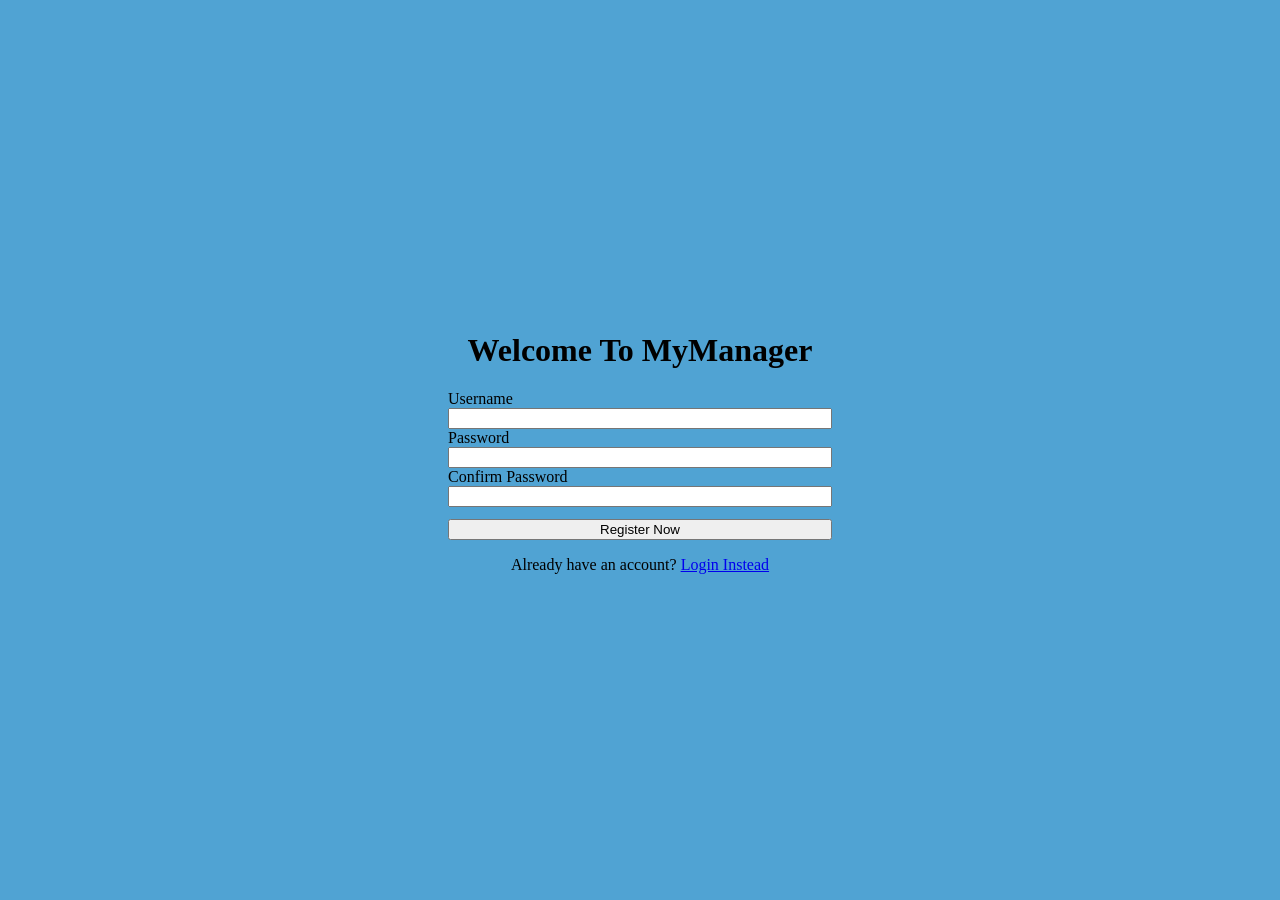
==== index.html @ 401ce044 "new-mymanager" ====
<!DOCTYPE html>
<html lang="en">
<head>
    <meta charset="UTF-8">
    <meta name="viewport" content="width=device-width, initial-scale=1.0">
    <title>My Manager</title>
    <link rel="stylesheet" href="index.css">
    </head>
<body>
    <h1 class="homepage_title">Welcome To MyManager</h1>

    <form action="/register" method="POST">
        <label for="username">Username</label>
        <input type="text" id="username" name="username" required>

        <label for="password">Password</label>
        <input type="password" id="password" name="password" required>

        <label for="confirm_password">Confirm Password</label>
        <input type="password" id="confirm_password" name="confirm_password" required>

         <input class="submit-button" type="submit" value="Register Now">
    </form>

    <p>Already have an account? <a href="/login">Login Instead</a></p>
</body>
</html>
---- index.css ----
body{
    background-color: #50a3d3;
    margin: 0%;
    display: flex;
    flex-direction: column;
    align-items: center;
    justify-content: center;
    height: 100vh;
}

.homepage_tittle{
    margin: 0;
}

.submit-button{
    margin-top: 3%;
}
form{
    display: flex;
    flex-direction: column;
    width: 30%;
}

/* --- New Dashboard Styles --- */

.dashboard-body {
    background-color: #f4f7f6; /* A slightly off-white, clean background */
    align-items: flex-start; /* Overrides the center alignment from the login page */
    padding: 40px 20px;
    height: auto;
    min-height: 100vh;
}

.dashboard-layout {
    width: 100%;
    max-width: 800px; /* Keeps the dashboard wide but readable */
    margin: 0 auto;
    display: flex;
    flex-direction: column;
    gap: 30px;
}

.dashboard-header h1 {
    color: #2c3e50;
    margin-bottom: 5px;
}

.dashboard-header p {
    color: #7f8c8d;
    margin-top: 0;
}

.card-section {
    background-color: white;
    padding: 25px;
    border-radius: 12px;
    box-shadow: 0 8px 16px rgba(0,0,0,0.05); /* Softer, more modern shadow */
}

.card-section h2 {
    margin-top: 0;
    color: #34495e;
    font-size: 20px;
    border-bottom: 2px solid #ecf0f1;
    padding-bottom: 10px;
    margin-bottom: 20px;
}

.task-form {
    display: grid;
    grid-template-columns: 2fr 1fr 1fr auto; /* Aligns inputs side-by-side on desktop */
    gap: 15px;
    align-items: end;
    width: 100%;
    flex-direction: row; /* Overrides the column layout from the login form */
}

.input-group {
    display: flex;
    flex-direction: column;
}

.input-group label {
    font-size: 13px;
    color: #7f8c8d;
    margin-bottom: 5px;
}

.task-form input {
    padding: 10px;
    border: 1px solid #bdc3c7;
    border-radius: 6px;
    font-size: 14px;
}

.add-btn {
    margin-top: 0;
    padding: 11px 20px;
    background-color: #2ecc71; /* A nice "go" green */
    border-radius: 6px;
}

.add-btn:hover {
    background-color: #27ae60;
}

.schedule-list {
    display: flex;
    flex-direction: column;
    gap: 15px;
}

.empty-state {
    text-align: center;
    color: #95a5a6;
    padding: 40px;
    border: 2px dashed #bdc3c7;
    border-radius: 8px;
    background-color: #fafafa;
}

/* --- Theme Toggle Button --- */
.theme-btn {
    background-color: #34495e;
    color: white;
    border: none;
    padding: 10px 15px;
    border-radius: 20px;
    cursor: pointer;
    font-weight: bold;
    transition: background-color 0.3s;
}

.theme-btn:hover {
    background-color: #2c3e50;
}

/* --- Dark Mode Overrides --- */
.dark-mode {
    background-color: #1a1a2e; /* Deep dark blue/black background */
    color: #e0e0e0;
}

.dark-mode .dashboard-header h1 {
    color: #ffffff;
}

.dark-mode .dashboard-header p {
    color: #a0a0a0;
}

.dark-mode .card-section {
    background-color: #16213e; /* Darker card background */
    box-shadow: 0 8px 16px rgba(0,0,0,0.5);
    border: 1px solid #2a2a4a;
}

.dark-mode .card-section h2 {
    color: #ffffff;
    border-bottom: 2px solid #2a2a4a;
}

.dark-mode .input-group label {
    color: #a0a0a0;
}

.dark-mode .task-form input {
    background-color: #0f3460;
    color: white;
    border: 1px solid #0f3460;
}

.dark-mode .activity-card {
    background-color: #0f3460;
    border: 1px solid #2a2a4a;
}

.dark-mode .activity-info h2 {
    color: #ffffff;
}

.dark-mode .activity-info p {
    color: #a0a0a0;
}

.dark-mode .empty-state {
    background-color: #0f3460;
    border-color: #2a2a4a;
    color: #a0a0a0;
}
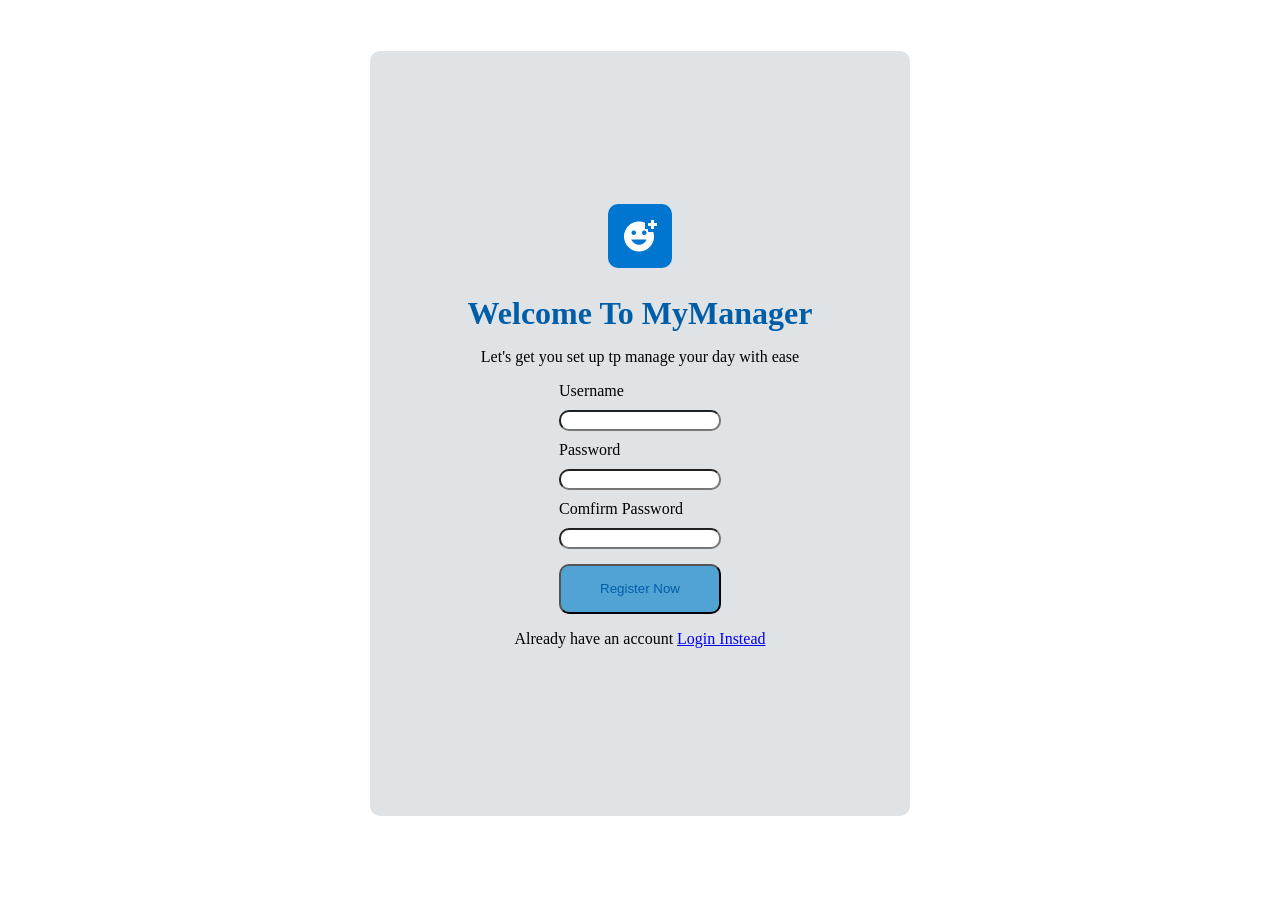
==== commit 53ecedb1: "mymanager-first-commit" ====
--- a/index.html
+++ b/index.html
@@ -1,27 +1,34 @@
+
 <!DOCTYPE html>
 <html lang="en">
 <head>
     <meta charset="UTF-8">
     <meta name="viewport" content="width=device-width, initial-scale=1.0">
     <title>My Manager</title>
-    <link rel="stylesheet" href="index.css">
-    </head>
+    <link rel="stylesheet" href="./public/styles/index.css">
+</head>
 <body>
-    <h1 class="homepage_title">Welcome To MyManager</h1>
+    <div class="container">
+        <div class="logo-shape"><img src="public/Icon.png" alt="logo-shape"></div>
+    <h1 class="homepage_tittle">Welcome To MyManager</h1>
+    <p>Let's get you set up tp manage your day with ease</p>
 
-    <form action="/register" method="POST">
-        <label for="username">Username</label>
-        <input type="text" id="username" name="username" required>
+    <form>
+        <label for="Username">Username</label>
+        <input id="Username">
 
-        <label for="password">Password</label>
-        <input type="password" id="password" name="password" required>
+        <label for="Password">Password</label>
+        <input id="Password">
 
-        <label for="confirm_password">Confirm Password</label>
-        <input type="password" id="confirm_password" name="confirm_password" required>
+
+        <label for="Comfirm Password">Comfirm Password</label>
+        <input id="Comfirm Password">
 
          <input class="submit-button" type="submit" value="Register Now">
     </form>
 
-    <p>Already have an account? <a href="/login">Login Instead</a></p>
+    <p>Already have an account  <a href="/login">Login Instead</a></p>
+    </div>
+
 </body>
 </html>
--- a/public/styles/index.css
+++ b/public/styles/index.css
@@ -0,0 +1,69 @@
+body{
+    background-color: #FFFFFFCC ;
+    margin: 0%;
+    display: flex;
+    flex-direction: column;
+    align-items: center;
+    justify-content: center;
+    
+   
+    
+}
+.homepage_tittle{
+    margin: 0;
+    
+}
+
+input{
+    border-radius: 10px;
+}
+
+.img{
+    height: 33px;
+    width: 31px;
+}
+
+.logo-shape{
+    margin-bottom: 5%;
+    background-color: #0076D1;
+    height: 64px;
+    width: 64px;
+    border-radius: 10px;
+    display: flex;
+    justify-content: center;
+    align-items: center;
+}
+
+.container{
+    margin-top: 4%;
+    background-color:#E0E3E5;
+    display: flex;
+    flex-direction: column;
+    align-items: center;
+    justify-content: center;
+    height: 85vh;
+    width: 60vh;
+    border-radius: 10px;
+    align-content: center;
+    
+
+
+}
+
+h1{
+    color: #005DA7;
+}
+
+.submit-button{
+    margin-top: 3%;
+    height: 50px;
+    background-color: #50a3d3;
+    color: #005DA7;
+    border-radius: 10px;
+}
+form{
+    display: flex;
+    gap: 10px;
+    flex-direction: column;
+    width: 30%;
+}
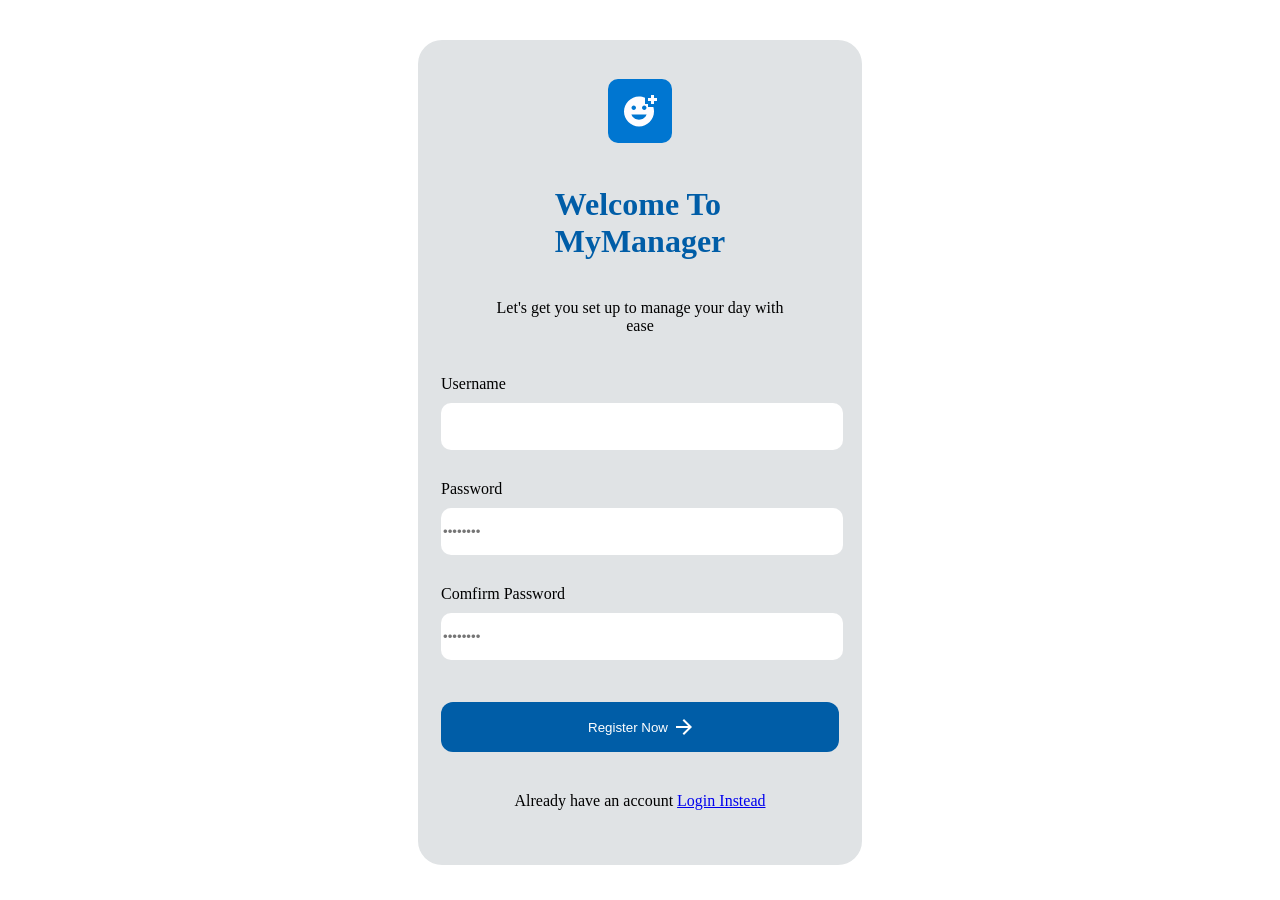
==== commit f0840334: "made-changes" ====
--- a/index.html
+++ b/index.html
@@ -9,22 +9,25 @@
 </head>
 <body>
     <div class="container">
-        <div class="logo-shape"><img src="public/Icon.png" alt="logo-shape"></div>
-    <h1 class="homepage_tittle">Welcome To MyManager</h1>
-    <p>Let's get you set up tp manage your day with ease</p>
+        <div class="logo-shape"><img src="public/smile-face.svg" alt="logo-shape"></div>
+    <h1 class="homepage_tittle">Welcome To <br> MyManager</h1>
+    <p>Let's get you set up to manage your day with <br>ease</p>
 
     <form>
         <label for="Username">Username</label>
         <input id="Username">
 
         <label for="Password">Password</label>
-        <input id="Password">
+        <input id="Password" placeholder="••••••••">
 
 
         <label for="Comfirm Password">Comfirm Password</label>
-        <input id="Comfirm Password">
+        <input id="Comfirm Password" placeholder="••••••••">
 
-         <input class="submit-button" type="submit" value="Register Now">
+        <button type="submit" class="submit-button">
+             Register Now
+         <img class="arrow-shape" src="public/arrow-sharp.svg" alt="arrow-shape">
+         </button>
     </form>
 
     <p>Already have an account  <a href="/login">Login Instead</a></p>
--- a/public/styles/index.css
+++ b/public/styles/index.css
@@ -11,17 +11,25 @@
 }
 .homepage_tittle{
     margin: 0;
+    color: #005DA7;
     
+    
+    
+}
+
+p{
+    text-align: center;
 }
 
 input{
     border-radius: 10px;
+    border: none;
+    height: 47px;
+    width: 398px;
+    margin-bottom: 20px;
 }
 
-.img{
-    height: 33px;
-    width: 31px;
-}
+
 
 .logo-shape{
     margin-bottom: 5%;
@@ -35,35 +43,56 @@
 }
 
 .container{
-    margin-top: 4%;
+    /* margin-top: 4%; */
+    gap: 23.5px;
+    padding: 23px;
     background-color:#E0E3E5;
     display: flex;
     flex-direction: column;
     align-items: center;
     justify-content: center;
-    height: 85vh;
-    width: 60vh;
-    border-radius: 10px;
+    height: 778.5px;
+    max-width: 480px;
+    border-radius: 24px;
+    margin-top: 40px;
     align-content: center;
     
 
 
 }
 
-h1{
-    color: #005DA7;
-}
 
 .submit-button{
     margin-top: 3%;
-    height: 50px;
-    background-color: #50a3d3;
-    color: #005DA7;
-    border-radius: 10px;
+    height: 52px;
+    background-color: #005DA7;
+    color: white;
+    border-radius: 12px;
+    border: none;
+    display: flex;
+    flex-direction: row;
+    align-items: center;
+    justify-content: center;
+    gap: 8px;
+    
 }
 form{
     display: flex;
     gap: 10px;
     flex-direction: column;
     width: 30%;
+    height: 377.5px;
+    width: 398px;
+
+    
+}
+
+.arrow-shape{
+    width: 16px;
+    height: 16px;
+    display: flex;
+    justify-content: center;
+    align-items: center;
+    justify-content: right;
+    
 }
